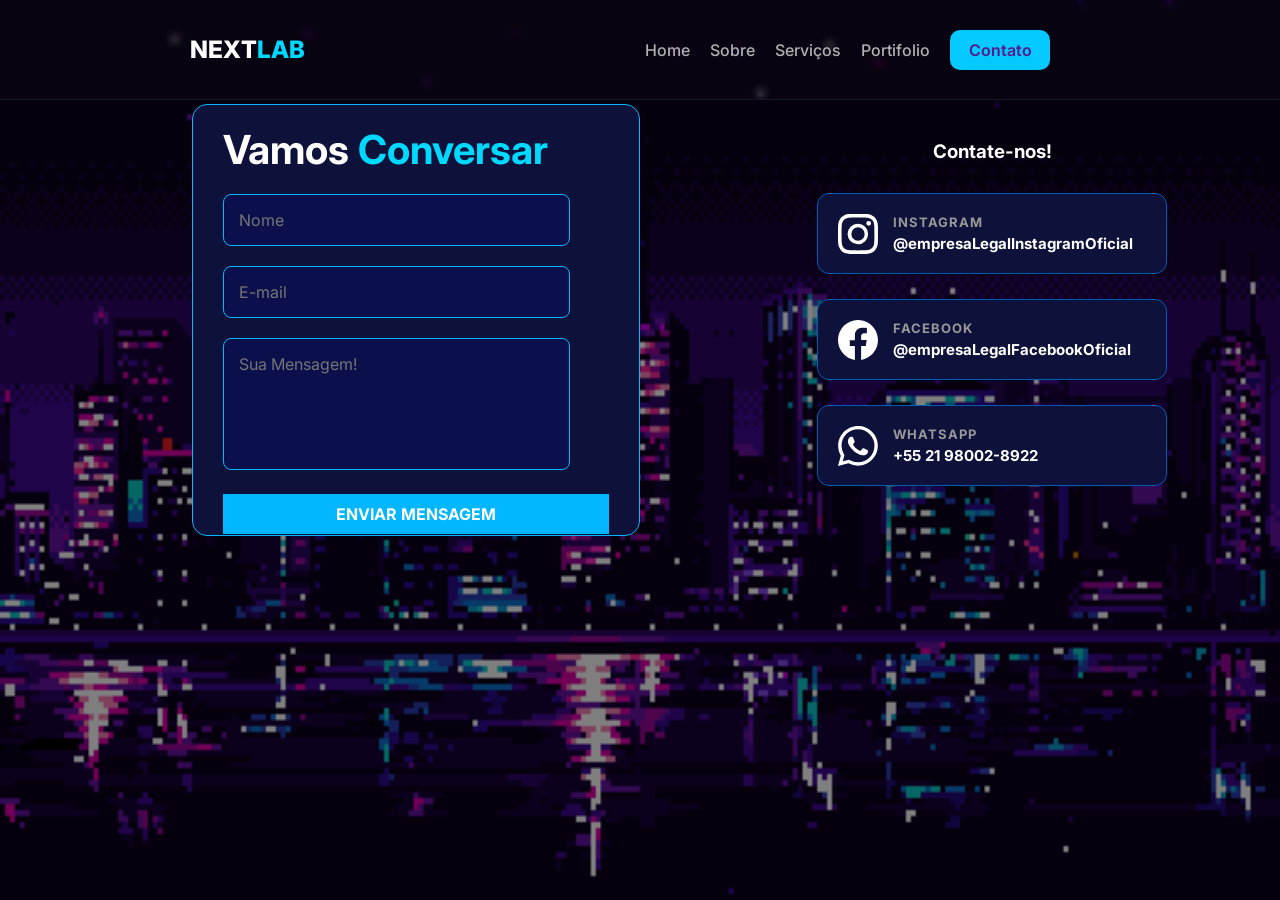
==== contato/contato.html @ d3151a2f "feat: adicao do fundo e correcao de alinhamento" ====
<!DOCTYPE html>
<html lang="en">
<head>
    <meta charset="UTF-8">
    <meta name="viewport" content="width=device-width, initial-scale=1.0">
    <link rel="stylesheet" href="../css/style.css">
    <link rel="stylesheet" href="style.css">

    <title>Document</title>
</head>

<body>

    <nav class="navbar">
        <div class="logo">
            <h1 class="titulo">NEXT<span class="subtitulo">LAB</span></h1>
        </div>
        <div class="menu">
            <ul>
                <li><a href="../index.html">Home</a></li>
                <li><a href="sobre/sobre.html">Sobre</a></li>
                <li><a href="servicos/servicos.html">Serviços</a></li>
                <li><a href="portfolio/portfolio.html">Portifolio</a></li>
                <span class="contato" style="color: black;"><a target="_blank" href="">Contato</a></span>
            </ul>
        </div>
    </nav>

    <main>

        <div class="video-container">
            <img src="assets/fundo.gif" class="gif-fundo">
        </div>

        <section class="contatoMeio">

            <section class="contatoFormu">
                <div class="cardFormu">
                    <h2>Vamos <span>Conversar</span></h2>
                    
                    <form>
                        <div class="input">
                            <input type="text" placeholder="Nome" required>
                        </div>
                        
                        <div class="input">
                            <input type="email" placeholder="E-mail" required>
                        </div>

                        <div class="input">
                            <textarea placeholder="Sua Mensagem!" rows="5"></textarea>
                        </div>

                        <button type="botao" class="btnEnviar">ENVIAR MENSAGEM</button>
                    </form>
                </div>
            </section>

            <section class="contatoTexto">

                <div class="contatoTitulo1">
                    <h1>Contate-nos!</h1>
                </div>

                <section class="redes">
                    <div class="card">
                        <div class="icon">
                            <svg xmlns="http://www.w3.org/2000/svg" width="16" height="16" fill="currentColor" class="bi bi-instagram" viewBox="0 0 16 16">
                            <path d="M8 0C5.829 0 5.556.01 4.703.048 3.85.088 3.269.222 2.76.42a3.9 3.9 0 0 0-1.417.923A3.9 3.9 0 0 0 .42 2.76C.222 3.268.087 3.85.048 4.7.01 5.555 0 5.827 0 8.001c0 2.172.01 2.444.048 3.297.04.852.174 1.433.372 1.942.205.526.478.972.923 1.417.444.445.89.719 1.416.923.51.198 1.09.333 1.942.372C5.555 15.99 5.827 16 8 16s2.444-.01 3.298-.048c.851-.04 1.434-.174 1.943-.372a3.9 3.9 0 0 0 1.416-.923c.445-.445.718-.891.923-1.417.197-.509.332-1.09.372-1.942C15.99 10.445 16 10.173 16 8s-.01-2.445-.048-3.299c-.04-.851-.175-1.433-.372-1.941a3.9 3.9 0 0 0-.923-1.417A3.9 3.9 0 0 0 13.24.42c-.51-.198-1.092-.333-1.943-.372C10.443.01 10.172 0 7.998 0zm-.717 1.442h.718c2.136 0 2.389.007 3.232.046.78.035 1.204.166 1.486.275.373.145.64.319.92.599s.453.546.598.92c.11.281.24.705.275 1.485.039.843.047 1.096.047 3.231s-.008 2.389-.047 3.232c-.035.78-.166 1.203-.275 1.485a2.5 2.5 0 0 1-.599.919c-.28.28-.546.453-.92.598-.28.11-.704.24-1.485.276-.843.038-1.096.047-3.232.047s-2.39-.009-3.233-.047c-.78-.036-1.203-.166-1.485-.276a2.5 2.5 0 0 1-.92-.598 2.5 2.5 0 0 1-.6-.92c-.109-.281-.24-.705-.275-1.485-.038-.843-.046-1.096-.046-3.233s.008-2.388.046-3.231c.036-.78.166-1.204.276-1.486.145-.373.319-.64.599-.92s.546-.453.92-.598c.282-.11.705-.24 1.485-.276.738-.034 1.024-.044 2.515-.045zm4.988 1.328a.96.96 0 1 0 0 1.92.96.96 0 0 0 0-1.92m-4.27 1.122a4.109 4.109 0 1 0 0 8.217 4.109 4.109 0 0 0 0-8.217m0 1.441a2.667 2.667 0 1 1 0 5.334 2.667 2.667 0 0 1 0-5.334"/>
                            </svg>
                        </div>

                        <div class="caixaContato">
                            <span class="textoContato">INSTAGRAM</span>

                            <a href="https://instagram.com">@empresaLegalInstagramOficial</a>

                        </div>

                    </div>

                    <div class="card">

                        <div class="icon">
                            <svg xmlns="http://www.w3.org/2000/svg" width="16" height="16" fill="currentColor" class="bi bi-facebook" viewBox="0 0 16 16">
                            <path d="M16 8.049c0-4.446-3.582-8.05-8-8.05C3.58 0-.002 3.603-.002 8.05c0 4.017 2.926 7.347 6.75 7.951v-5.625h-2.03V8.05H6.75V6.275c0-2.017 1.195-3.131 3.022-3.131.876 0 1.791.157 1.791.157v1.98h-1.009c-.993 0-1.303.621-1.303 1.258v1.51h2.218l-.354 2.326H9.25V16c3.824-.604 6.75-3.934 6.75-7.951"/>
                            </svg>
                        </div>

                        <div class="caixaContato">
                            <span class="textoContato">FACEBOOK</span>

                            <a href="https://instagram.com">@empresaLegalFacebookOficial</a>

                        </div>

                    </div>

                    <div class="card">

                        <div class="icon">
                            <svg xmlns="http://www.w3.org/2000/svg" width="16" height="16" fill="currentColor" class="bi bi-whatsapp" viewBox="0 0 16 16">
                            <path d="M13.601 2.326A7.85 7.85 0 0 0 7.994 0C3.627 0 .068 3.558.064 7.926c0 1.399.366 2.76 1.057 3.965L0 16l4.204-1.102a7.9 7.9 0 0 0 3.79.965h.004c4.368 0 7.926-3.558 7.93-7.93A7.9 7.9 0 0 0 13.6 2.326zM7.994 14.521a6.6 6.6 0 0 1-3.356-.92l-.24-.144-2.494.654.666-2.433-.156-.251a6.56 6.56 0 0 1-1.007-3.505c0-3.626 2.957-6.584 6.591-6.584a6.56 6.56 0 0 1 4.66 1.931 6.56 6.56 0 0 1 1.928 4.66c-.004 3.639-2.961 6.592-6.592 6.592m3.615-4.934c-.197-.099-1.17-.578-1.353-.646-.182-.065-.315-.099-.445.099-.133.197-.513.646-.627.775-.114.133-.232.148-.43.05-.197-.1-.836-.308-1.592-.985-.59-.525-.985-1.175-1.103-1.372-.114-.198-.011-.304.088-.403.087-.088.197-.232.296-.346.1-.114.133-.198.198-.33.065-.134.034-.248-.015-.347-.05-.099-.445-1.076-.612-1.47-.16-.389-.323-.335-.445-.34-.114-.007-.247-.007-.38-.007a.73.73 0 0 0-.529.247c-.182.198-.691.677-.691 1.654s.71 1.916.81 2.049c.098.133 1.394 2.132 3.383 2.992.47.205.84.326 1.129.418.475.152.904.129 1.246.08.38-.058 1.171-.48 1.338-.943.164-.464.164-.86.114-.943-.049-.084-.182-.133-.38-.232"/>
                            </svg>                        
                        </div>

                        <div class="caixaContato">
                            <span class="textoContato">WHATSAPP</span>

                            <a href="https://instagram.com">+55 21 98002-8922</a>

                        </div>
                    </div>
                </section>

            </section>
        </section>

    </main>

</body>
</html>
---- css/style.css ----
@import url('https://fonts.googleapis.com/css2?family=Inter:ital,opsz,wght@0,14..32,100..900;1,14..32,100..900&family=Montserrat:ital,wght@0,100..900;1,100..900&display=swap');

*{
    margin: 0;
    padding: 0;
    font-family: 'Inter', sans-serif;
    box-sizing: border-box;

}

a{
    text-decoration: none;
}

body{
    background-color: #080D1F;
    overflow-x: hidden;
}

ul{
    display: flex;
    flex-direction: row;
    align-items: center;
    justify-content: space-around;
    gap: 20px;
    padding-right: 40px;
}

li a{
    display: flex;
    text-decoration: none;
    color: #b1b1b1;
    transition: 0.5s ease-in-out;
}

li a:hover{
    color: #04C9FF;
}

main{
    display: flex;
    flex-direction: column;
    justify-content: center;
    align-items: center;
    height: 100%;
}

.main{
    display: flex;
    align-items: center;
    justify-content: center;
    height: 100vh;
    width: 100%;
    background-color: #080D1F;
    position: relative; 
    overflow: hidden; 
}

.container{
    display: flex;
    flex-direction: column;
    align-items: center;
    max-width: 1500px;
    height: 500px;
    text-size-adjust: 100%;
    position: absolute;
}

#bg-canvas {
    position: absolute;
  top: 0;
  left: 0;
  width: 100%;
  height: 100%;
  z-index: 0;
}

.titulo{
    color: white;
    font-size: 1.5rem;
    font-weight: 800;
}

.subtitulo{
    color: #00D9FF;
    font-weight: 800;
}

.cor{
    color: #00D9FF;
}

.navbar{
    display: flex;
    justify-content: space-around;
    width: 100%;
    height: 100px;
    position: fixed;
    background: rgba(255, 255, 255, 0.01);
    backdrop-filter: blur(4px);
    align-items: center;
    padding: 20px;
    border-bottom: 1px solid #15182B;
    z-index: 1;
    
}

.menu{
    display: flex;
    flex-direction: row;
    justify-content: space-between;
    align-items: center;
    position: relative;
    overflow: hidden;
    height: 60px;
}


.contato{
    display: flex;
    color: #080D1F; 
    font-weight: 600;
    width: 100px;
    height: 40px;
    justify-content: center;
    align-items: center;
    text-decoration: none;
    border-radius: 10px;
    background-color: #04C9FF;
    transition: ease-in-out 0.5s;
}



.contato:hover{
    background-color: #37d1fc ;
    box-shadow: 0 0 10px #04C9FF;
    border: solid 2px #04C9FF;
}

li{
    display: flex;
    gap: 10px;
    font-weight: 500;
}

.botoes{
    display: flex;
    flex-direction: row;
    gap: 20px;
}

.p1{
    color: #00D9FF;
    font-weight: 700;
    letter-spacing: 4px;
    margin-top: 50px;
    backdrop-filter: blur(10px);
    border: solid 0.5px #15182B;
    border-radius: 10px;
    padding: 10px;

}

.msg{
    display: flex;
    font-size: 3rem;
    height: 15rem;
    align-items: center;
    justify-content: center;
    text-align: center;
    color: white;
    text-shadow: 10px 5px 5px rgba(0, 0, 0, 0.6);
    
    
}

.msg h2{
    font-weight: 700;
}

.software{
    color: #00D9FF;
}

.p2{
    color: #7c8bad;
    font-weight: 900;
    font-size: 1.2rem;
    align-items: center;
    justify-content: center;
    text-align: center;
    margin-top: 20px;
    width: 1300px;
    backdrop-filter: blur(10px);
    border: solid 0.5px #15182B;
    border-radius: 10px;
    padding: 10px;
    transition: 0.5s ease-in-out;
     
}

.p2:hover{
    box-shadow: 0 0 15px #04C9FF;

}

.botoes{
    display: flex;
    flex-direction: row;
    height: 60px;
    width: 420px;
    margin-top: 30px;
    justify-content: center;
}

.bt1{
    display: flex;
    justify-content: center;
    align-items: center;
    padding: 20px;
    background-color: #00D9FF;
    border-radius: 10px;
    color: #080D1F;
    font-weight: 800;
    text-decoration: none;
    transition: 0.5s ease-in-out;
}

.bt1:hover{
    background-color: #37d1fc ;
    box-shadow: 0 0 15px #04C9FF;
}

.bt2{
    display: flex;
    justify-content: center;
    align-items: center;
    padding: 10px 25px 10px 25px;
    border: solid 1px gray;
    border-radius: 10px;
    text-decoration: none;
    color: white;
    transition: 0.5s ease-in-out;
    backdrop-filter: blur(10px);

}

.bt2:hover{
    color: #04C9FF;
    border: solid 1px #04C9FF;
    box-shadow: 0 0 15px #04C9FF;
}

.tec{
   width: 100%;
   flex-direction: row;
   background-color: #060A19;
   align-content: center;
   justify-content: center;
}

.cont{
    display: flex;
    align-items: center;
    padding: 40px 150px 40px 150px;
    justify-content: space-between;
    text-align: center;
    
}

.item-tec{
    display: flex;
    color: rgb(97, 97, 97);
    font-weight: 1000;
    font-size: 1.2em;
   
    
}

.main2{
    display: flex;
    flex-direction: column;
    align-items: center;
    min-height: 100vh;
    height: auto;
    width: 100%;
    
    
}

.container2{
    display: flex;
    color: white;
    min-height: 700px;
    height: auto;
    width: 100%;
    align-items: center;
    text-align: center;
    flex-direction: column;
    justify-content: center;
    padding: 80px;
    box-sizing: border-box;

    
}

.container2 h2{
    font-size: 3rem;
    font-weight: 800;

}

.container2 p{
    font-size: 1.3rem;
    font-weight: 500;
    color: #80838D;
    margin-top: 10px;
    
}

.caixas{
    display: flex;
    flex-direction: row;
    width: 95%;
    height: 200px;
    justify-content: center;
    margin-top: 40px;

}

.cx{
    display: flex;
    flex-direction: column;
    justify-content: space-evenly;
    width: 350px;
    height: 100%;
    border: solid #10293D 1px;
    border-radius: 10px;
    background-color: #121628;
    margin: 15px;
    padding: 30px;
    position: relative;
    transition: 0.3s ease-in-out;

}


.linha1{
    display: flex;
    font-size: 1.7rem;
    color: #00D9FF;
    font-weight: 300;
}

.linha2{
    display: flex;
    font-size: 1.5rem;
    font-weight: 600;
}

.cx p{
    display: flex;
    font-size: 1rem;
    text-align: left;
}

.cx:hover{
    box-shadow: #00D9FF 0px 0px 15px;
    transform: translateY(-10px);
    border: solid 1px #00D9FF;
}

.container3{
    display: flex;
    width: 100%;
    min-height: 400px;
    height: auto;
    padding: 40px 0;
    align-items: center;
    justify-content: space-between;
    flex-direction: row;
    background-color: #050B18;
}

.analitcs{
    display: flex;
    justify-content: center;
    align-items: center;
    flex-direction: row;
    text-align: center;
    width: 100%;
    height: auto;
    padding: 20px 0;    
}

.cx2{
    display: flex;
    flex-direction: column;
    justify-content: space-evenly;
    width: 350px;
    height: 200px;
    border: solid #10293D 1px;
    border-radius: 10px;
    background-color: #121628;
    margin: 10px;
    padding: 30px;
    position: relative;
    transition: 0.3s ease-in-out;

}

.cx2:hover{
     box-shadow: #00D9FF 0px 0px 15px;
    transform: translateY(-10px);
    border: solid 1px #00D9FF;
}

.cx2 h2{
    font-size: 4rem;
    color: white;
    font-weight: 800;
}

.cx2 p{
    font-size: 0.9rem;
    font-weight: 900;

    color: #00D9FF;
}

.main3{
     display: flex;
    flex-direction: column;
    align-items: center;

    min-height: 100vh;
    height: auto;
    width: 100%;

}

.txt{
    display: flex;
    height: 80px;
    width: 700px;
    align-items: center;
    justify-content: center;
    color: white;
    font-size: 2rem;
    margin-top: 80px;
}

.clientes{
    display: flex;
    height: 250px;
    width: 80%;
    
    align-items: center;
    justify-content: center;
    margin: 50px;

}

.cl{
    display: flex;
    flex-direction: column;
    align-items: center;
    font-weight: 800;
    justify-content: center;
    width: 560px;
    height: 190px;
    border: solid #10293D 1px;
    margin: 10px;
    border-radius: 10px;
    padding: 30px;
    color: #95989c;
    background-color: #121628;
    transition: 0.3s ease-in-out;

}

.txt-cl{
    display: flex;
    font-size: 1rem;
}

.cl:hover{
    box-shadow: #00D9FF 0px 0px 15px;
    transform: translateY(-10px);
    border: solid 1px #00D9FF;
}

.clnt{
    display: flex;
    height: 60px;
    width: 300px;
    flex-direction: row;
    padding: 10px;
    align-items: center;
    margin-top: 20px;
    margin-right: 250px;
    
    
}

.img-cl{
    display: flex;
    height: 50px;
    width: 50px;
    margin-right: 15px;
    border: solid 1px #00D9FF;
    border-radius: 50%;
}

.nome{
    color: white;
    font-weight: 800;
}

.nome p{
    color: gray;
    font-size: 1rem;
}
.email{
    margin-top: 100px;
    display: flex;
    height: 350px;
    width: 62%;
    align-items: center;
    flex-direction: column;
    border: solid #10293D 1px;
    border-radius: 10px;
    padding: 20px;
    background-color: #121628;
    transition: 0.3s ease-in-out;
}

.email:hover{
    box-shadow: #00D9FF 0px 0px 15px;
    transform: translateY(-10px);
    border: solid 1px #00D9FF;
}

.email h2{
    font-size: 3rem;
    color: white;
    margin: 20px;
}

.email p{
    color: gray;
    font-size: 1.2rem;
    font-weight: 800;
}
    
.imput{
    display: flex;
    width: 90%;
    height: 50px;
    margin-top: 50px;
    justify-content: center;
    gap: 10px;
}

.campo{
    display: flex;
    width: 100%;
    background-color: #1D2232;
    border-radius: 10px;
    border: solid #10293D 1px;
    align-items: center;
    justify-content: center;
    padding-left: 20px;
}
input:focus {
  border-color: #00ffff;
  box-shadow: 0 0 12px #00ffff;
}

.botao-assinar{
    display: flex;
    justify-content: center;
    align-items: center;
    background-color: #04C9FF;
    padding: 10px 15px 10px 15px;
    border-radius: 10px;
    transition: 0.5s ease-in-out;
    border: 0;
    width: 200px;
    font-weight: 800;
    transition: 0.3s ease-in-out;
    cursor: pointer;
}
.botao-assinar:hover{
   box-shadow: #00D9FF 0px 0px 15px;
   border: solid 1px #00D9FF;
}
.footer{
    display: flex;
    flex-direction: row;
    align-items: center;
    justify-content: space-between;
    width: 100%;
    height: 100px;
    background-color: #050B18;
    border-top: solid #10293D 1px;
    margin-top: 100px;
}
.cont-foot{
    display: flex;
    flex-direction: row;
    align-items: center;
    justify-content: space-around;
    width: 100%;
    height: 100px;
}

.menu-footer{
    display: flex;
    gap: 20px;
}
.menu-footer a{
    text-decoration: none;
    color: gray;
    font-weight: 800;
    transition: 0.3s ease-in-out;
}
.saud{
    color: gray;
}
.menu-footer a:hover{
    color: #00D9FF;
}

@media (max-width: 1024px) {
    .p2 { width: 90%; }
    .caixas { flex-direction: column; height: auto; align-items: center; }
    .cx { width: 80%; }
    .analitcs { flex-direction: column; height: auto; }
    .cx2 { width: 80%; }
    .clientes { flex-direction: column; height: auto; }
    .cl { width: 80%; height: auto; }
    .clnt { margin-right: 0; }
    .email { width: 85%; }
    .cont { padding: 40px; flex-wrap: wrap; gap: 20px; }
    .txt { width: 90%; font-size: 1.5rem; }
    .container{gap: 30px;}
    .contato{width: 70px; height: 30px; font-size: 0.7rem;}
}

@media (max-width: 768px) {

    .navbar { justify-content: space-between; padding: 10px 15px; }
    .menu { margin-right: 20px;}
    .menu ul { gap: 6px; padding-right: 5px; }
    .menu li { display: flex; }
    .menu li a { font-size: 0.68rem; }
    .contato {font-size: 0.7rem;}

    .msg { font-size: 1.8rem; height: auto; padding: 20px 0; }
    .p1 { font-size: 0.65rem; text-align: center; }
    .p2 { width: 90%; font-size: 1rem; }
    .botoes { flex-direction: column; width: 90%; height: auto; align-items: center; }
    .bt1, .bt2 { width: 100%; justify-content: center; }
    .container { width: 90%; height: auto; gap: 15px; }

    .cont {
        display: grid;
        grid-template-columns: repeat(3, 1fr);
        padding: 20px;
        gap: 15px;
        text-align: center;
    }
    .item-tec { justify-content: center; font-size: 0.9rem; }

    .main2 { height: auto; padding-bottom: 40px; }
    .container2 { height: auto; padding: 40px 20px; }
    .container2 h2 { font-size: 2rem; }
    .container3 { height: auto; padding: 20px 0; overflow: hidden; }
    .main3 { height: auto; padding-bottom: 60px; }

    .analitcs { flex-direction: column; height: auto; padding: 10px; width: 100%; box-sizing: border-box; }
    .cx2 { width: calc(100% - 24px); margin: 8px auto; box-sizing: border-box; }
    .cx2 h2 { font-size: 2.5rem; }

    .clientes { flex-direction: column; height: auto; }
    .cl { width: 90%; font-size: 1rem; height: auto; box-sizing: border-box; }
    .clnt { margin-right: 0; width: 100%; }
    .txt { width: 90%; font-size: 1.5rem; }

    .email {
        width: 90%;
        height: 350px;
        margin-top: 40px;
        padding: 25px 20px;
        box-sizing: border-box;
        overflow: hidden;
    }
    .email h2 { font-size: 2rem; }

    .email p { font-size: 1rem; }

    .imput {
        flex-direction: column;
        height: auto;
        gap: 10px;
        width: 100%;
        box-sizing: border-box;
        padding: 0;
        margin-top: 20px;
    }

    .campo {
        height: 50px;
        color: white;
        font-size: 1rem;
        width: 100%;
        box-sizing: border-box;
        min-width: 0;
    }

    .botao-assinar {
        width: 100%;
        height: 50px;
        box-sizing: border-box;
        min-width: 0;
    }

    .cont-foot { flex-direction: column; height: auto; gap: 15px; padding: 20px; text-align: center; }
    .menu-footer { justify-content: center; }
    .footer{padding-top: 30px;}
}

@media (max-width: 430px) {

    .navbar { padding: 10px 8px;}
    .menu { margin-right: 20px;}
    .menu ul { gap: 4px; padding-right: 2px; }
    .menu li { display: flex; }
    .menu li a { font-size: 0.58rem; }
    .contato { padding: 5px 7px; }
    

    .msg { font-size: 1.6rem; }
    .p1 { font-size: 0.6rem; }
    .p2 { font-size: 0.95rem; width: 95%; }

    .cont { grid-template-columns: repeat(2, 1fr); padding: 15px; gap: 10px; }
    .item-tec { font-size: 0.8rem; }

    .cx2 { width: calc(100% - 24px); }

    .email { width: 95%; padding: 20px 15px; height: 350px;}
    .email h2 { font-size: 1.6rem; }
    .campo { width: 100%; box-sizing: border-box; }
    .botao-assinar { width: 100%; box-sizing: border-box; }

    .footer{padding-top: 30px;}
}
---- contato/style.css ----
.video-container {
    position: fixed; /* Fixa o vídeo no fundo da tela */
    top: 0;
    left: 0;
    width: 100%;
    height: 100%;
    z-index: -1; /* Coloca o vídeo atrás de todo o conteúdo */
    overflow: hidden;
}

#meuVideo, .gif-fundo {
    width: 100%;
    height: 100%;
    object-fit: fill; /* Faz o vídeo cobrir a tela como um papel de parede */
}

/* Opcional: Filtro escuro para o vídeo não atrapalhar a leitura do texto */
.video-container::after {
    content: '';
    position: absolute;
    top: 0;
    left: 0;
    width: 100%;
    height: 100%;
    background: rgba(0, 0, 0, 0.5); /* Camada preta com 50% de transparência */
}

.contatoMeio {
    display: grid; 

    grid-template-columns: 50% 5% 45%;
    grid-template-rows: 30rem;

    width: 100dvw;

    margin-top: 5rem;

}

/* FORMULARIO  */

.contatoFormu {
    grid-column: 1 / 2;
    grid-row: 1 / 3; 

    display: flex;

    justify-content: center;
    align-items: center;

    padding-left: 30%;

}

.cardFormu {
    width: 100%;
    height: 90%;

    justify-content: start;
    align-items: start;

    padding: 30px;
    padding-top: 20px;

    background-color: #0e1139;
    border: 1px solid #02b7ff;
    border-radius: 15px;
}

.cardFormu h2 {
    color: rgb(255, 255, 255);
    font-size: 2.5rem;
    margin-bottom: 20px;
}

.cardFormu h2 span {
    color: #00D9FF;
}

/* AREA DE ESCRITA */

.input {
    margin-bottom: 20px;
}

.cardFormu input {
    width: 90%;
    background-color: #0b104d;
    border: 1px solid #02b7ff;
    border-radius: 8px;
    padding: 15px;
    color: white;
    font-size: 1rem;
    outline: none;
    transition: border-color 0.3s;
}

.cardFormu textarea {
    min-width: 90%;
    min-height: 130px;

    background-color: #0b104d;

    border: 1px solid #02b7ff;
    border-radius: 8px;

    padding: 15px;

    color: white;
    font-size: 1rem;

    resize: none;
    
    transition: border-color 0.3s;
}

.btnEnviar {
    width: 100%;
    height: 40px;

    font-size: 1rem;
    font-weight: bold;

    background-color: #02b7ff;
    color: white;
    border: none;
}


/* Texto (parte direita) */

/* CORPO GERAL */

.redes {
    display: flex;
    flex-direction: column;
    justify-content: space-around;
}

.redes a {
    align-self: flex-start;
    text-decoration: none;

    color: white;
    font-weight: bold;
    font-size: 15px;
}

.contatoTitulo1 {
    text-align: center;
    padding: 30px;
    transition: all 0.3s ease;
}

/* CARDS DE TEXTO */

.contatoTexto {
    grid-column: 3 / 4;

    display: flex;
    flex-direction: column;
    align-items: center;

    margin-top: 30px;
    color: white;
}

.caixaContato {
    display: flex;
    flex-direction: column;
    justify-content: center;
    text-align: left;

    padding: 10px;
    border-radius: 8px;
}

.textoContato {
    font-size: 13px;
    font-weight: bold;
    color: #999;
    letter-spacing: 1px;
    margin-bottom: 4px;
}

.card {
    display: flex;
    flex-direction: row;
    align-items: center;
    
    background-color: rgb(14, 17, 57);
    border: 1px solid #005bb5;
    border-radius: 12px;
    
    padding: 10px;
    padding-left: 20px;
    gap: 5px;
    margin-bottom: 25px;
    width: 350px;
    
    transition: all 0.3s ease;
    cursor: pointer;
}

.icon {
    display: flex;
    justify-content: center;
    align-items: center;
}

/* HOVERS */

.contatoTitulo1:hover{
    transform: scale(1.05);
    color: #00D9FF; 
}

.card:hover {
    border-color: #00D9FF;
    background-color: rgb(25, 30, 100);
    transform: scale(1.05);
}

.card:hover a {
    transform: scale(5px);
    color: #00D9FF; 
}

.icon svg{
    height: 40px;
    width: 40px;
}
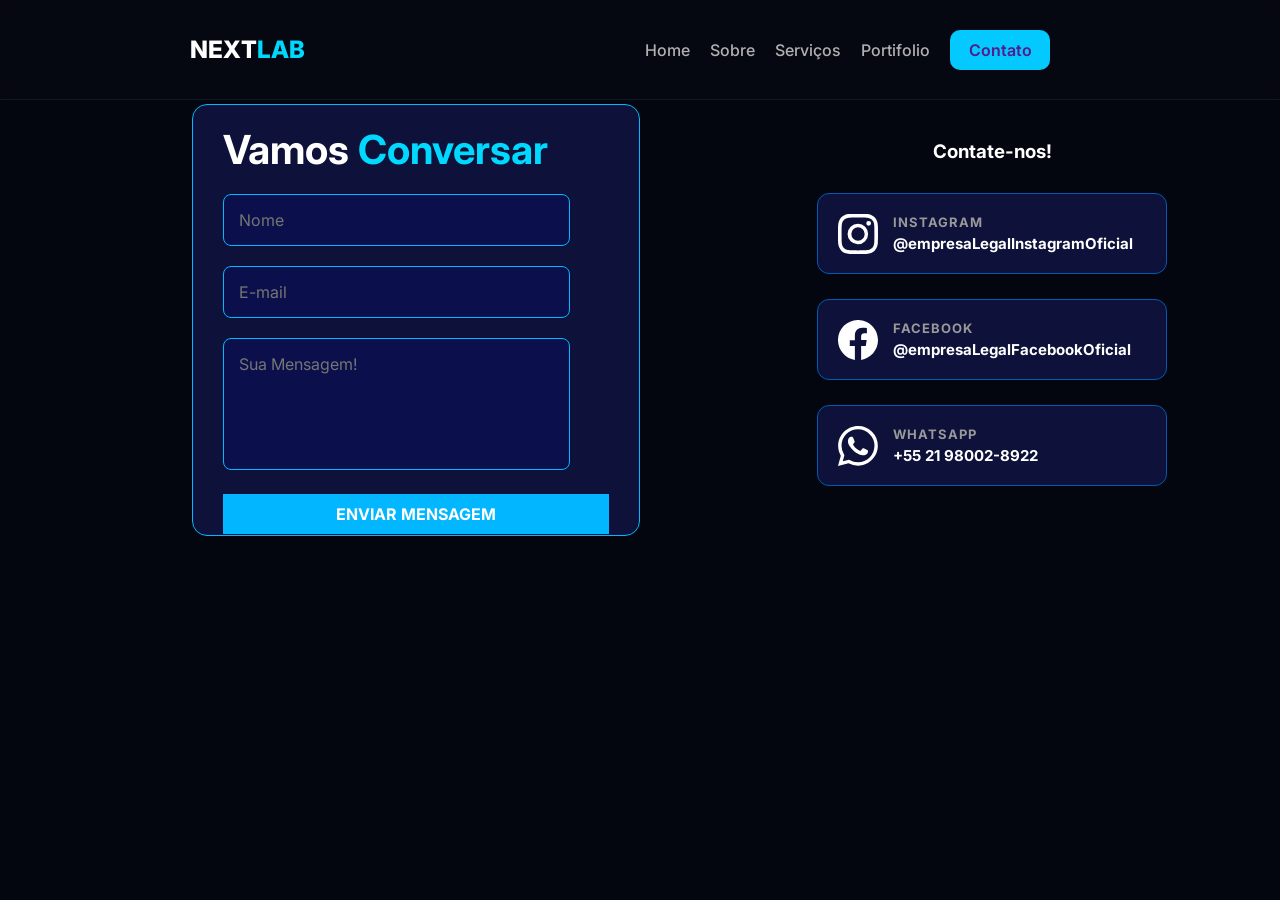
==== commit ed928bf3: "feat: adicao de plano de fundo final" ====
--- a/contato/contato.html
+++ b/contato/contato.html
@@ -29,7 +29,9 @@
     <main>
 
         <div class="video-container">
-            <img src="assets/fundo.gif" class="gif-fundo">
+            <video autoplay muted loop playsinline class="meuVideo">
+                <source src="assets/fundo.mp4" type="video/mp4">
+            </video>
         </div>
 
         <section class="contatoMeio">
--- a/contato/style.css
+++ b/contato/style.css
@@ -8,7 +8,7 @@
     overflow: hidden;
 }
 
-#meuVideo, .gif-fundo {
+.meuVideo{
     width: 100%;
     height: 100%;
     object-fit: fill; /* Faz o vídeo cobrir a tela como um papel de parede */
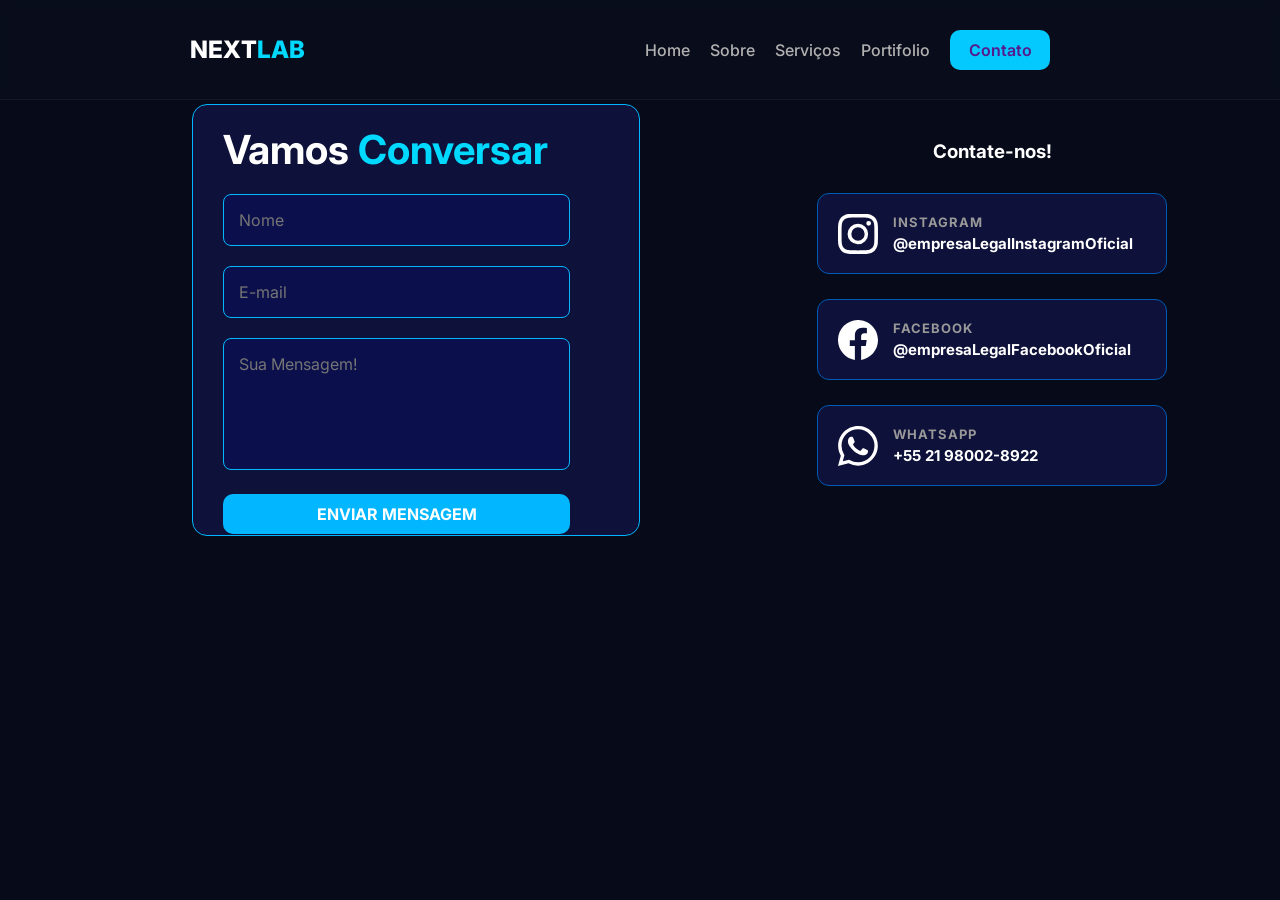
==== commit 502e66d9: "feat: adaptações finais e preparação para junção com outras páginas" ====
--- a/contato/contato.html
+++ b/contato/contato.html
@@ -28,9 +28,9 @@
 
     <main>
 
-        <div class="video-container">
-            <video autoplay muted loop playsinline class="meuVideo">
-                <source src="assets/fundo.mp4" type="video/mp4">
+        <div class="contatoVideo">
+            <video autoplay muted loop playsinline class="fundoVideo">
+                <source src="assets/fundoOtimizado.mp4" type="video/mp4">
             </video>
         </div>
 
@@ -50,10 +50,10 @@
                         </div>
 
                         <div class="input">
-                            <textarea placeholder="Sua Mensagem!" rows="5"></textarea>
+                            <textarea placeholder="Sua Mensagem!" rows="5" required></textarea>
                         </div>
 
-                        <button type="botao" class="btnEnviar">ENVIAR MENSAGEM</button>
+                        <button type="submit" class="btnEnviar">ENVIAR MENSAGEM</button>
                     </form>
                 </div>
             </section>
@@ -75,7 +75,7 @@
                         <div class="caixaContato">
                             <span class="textoContato">INSTAGRAM</span>
 
-                            <a href="https://instagram.com">@empresaLegalInstagramOficial</a>
+                            <a href="https://instagram.com" target="_blank">@empresaLegalInstagramOficial</a>
 
                         </div>
 
@@ -92,7 +92,7 @@
                         <div class="caixaContato">
                             <span class="textoContato">FACEBOOK</span>
 
-                            <a href="https://instagram.com">@empresaLegalFacebookOficial</a>
+                            <a href="https:www.facebook.com" target="_blank">@empresaLegalFacebookOficial</a>
 
                         </div>
 
@@ -109,7 +109,7 @@
                         <div class="caixaContato">
                             <span class="textoContato">WHATSAPP</span>
 
-                            <a href="https://instagram.com">+55 21 98002-8922</a>
+                            <a href="https://web.whatsapp.com" target="_blank">+55 21 98002-8922</a>
 
                         </div>
                     </div>
--- a/contato/style.css
+++ b/contato/style.css
@@ -1,28 +1,30 @@
-.video-container {
-    position: fixed; /* Fixa o vídeo no fundo da tela */
+.contatoVideo {
+    position: fixed;
     top: 0;
     left: 0;
     width: 100%;
     height: 100%;
-    z-index: -1; /* Coloca o vídeo atrás de todo o conteúdo */
+    z-index: -1;
     overflow: hidden;
 }
 
-.meuVideo{
+.fundoVideo{
     width: 100%;
     height: 100%;
-    object-fit: fill; /* Faz o vídeo cobrir a tela como um papel de parede */
-}
-
-/* Opcional: Filtro escuro para o vídeo não atrapalhar a leitura do texto */
-.video-container::after {
+    object-fit: fill;
+}
+
+
+.contatoVideo::after {
     content: '';
-    position: absolute;
+
     top: 0;
     left: 0;
     width: 100%;
     height: 100%;
-    background: rgba(0, 0, 0, 0.5); /* Camada preta com 50% de transparência */
+    position: absolute;
+
+    background: #00000030;
 }
 
 .contatoMeio {
@@ -115,7 +117,7 @@
 }
 
 .btnEnviar {
-    width: 100%;
+    width: 90%;
     height: 40px;
 
     font-size: 1rem;
@@ -124,6 +126,18 @@
     background-color: #02b7ff;
     color: white;
     border: none;
+    border-radius: 10px;
+}
+
+.cardFormu button {
+    align-self: center;
+    justify-content: center;
+    transition: all 0.3s;
+}
+
+.cardFormu button:hover{
+    transform: scale(1.02);
+    box-shadow: 0 0 10px #04C9FF;
 }
 
 
@@ -140,6 +154,7 @@
 .redes a {
     align-self: flex-start;
     text-decoration: none;
+    
 
     color: white;
     font-weight: bold;
@@ -219,6 +234,7 @@
     border-color: #00D9FF;
     background-color: rgb(25, 30, 100);
     transform: scale(1.05);
+    box-shadow: 0 0 10px #04C9FF;
 }
 
 .card:hover a {
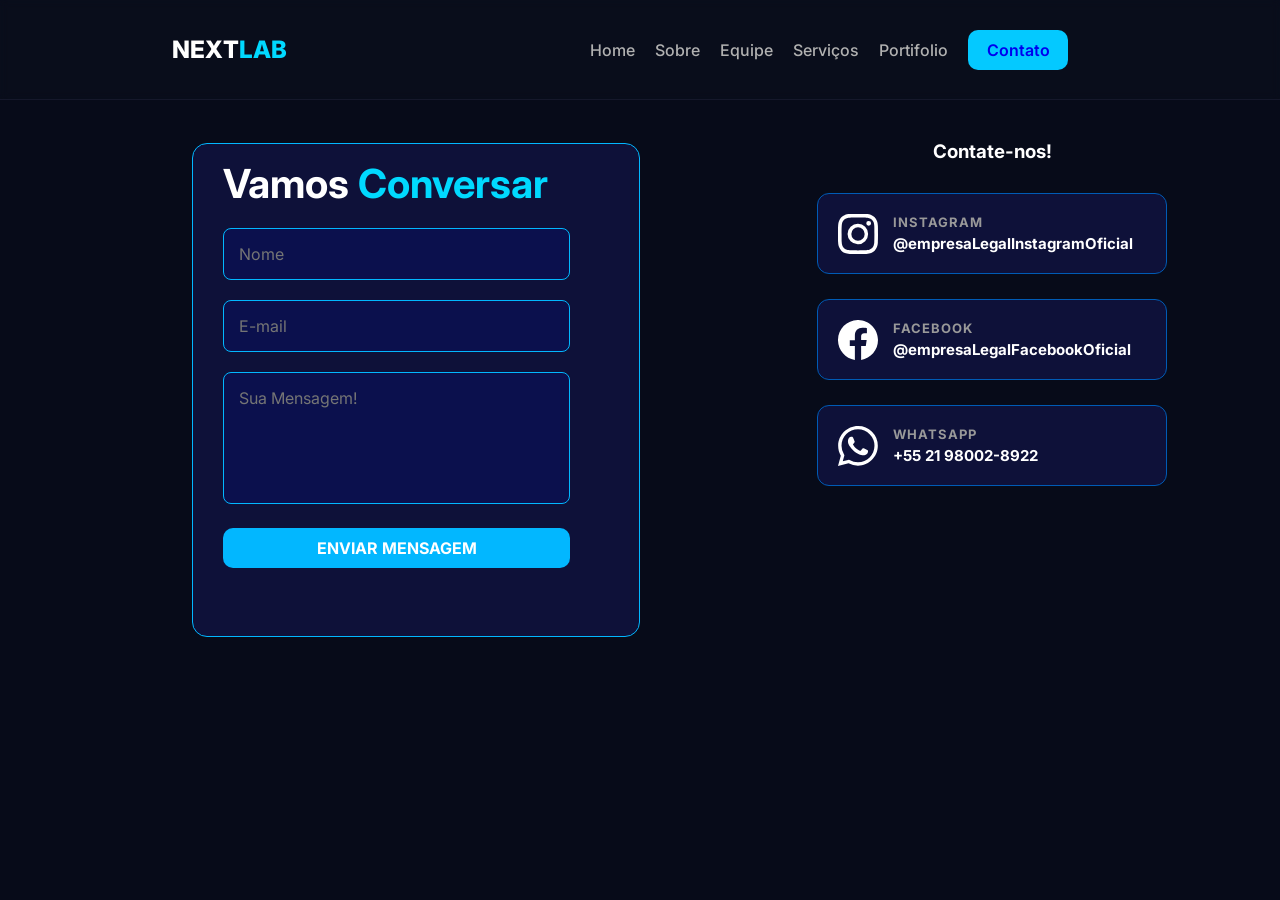
==== commit 2d585046: "feat: adicionado navegacao entre a pagina contato e as demais paginas" ====
--- a/contato/contato.html
+++ b/contato/contato.html
@@ -11,21 +11,22 @@
 
 <body>
 
-    <nav class="navbar">
+     <nav class="navbar">
         <div class="logo">
-            <h1 class="titulo">NEXT<span class="subtitulo">LAB</span></h1>
+            <h1><a href="/index.html" class="titulo">NEXT<span class="subtitulo">LAB</span></a></h1>
         </div>
         <div class="menu">
             <ul>
                 <li><a href="../index.html">Home</a></li>
-                <li><a href="sobre/sobre.html">Sobre</a></li>
-                <li><a href="servicos/servicos.html">Serviços</a></li>
-                <li><a href="portfolio/portfolio.html">Portifolio</a></li>
-                <span class="contato" style="color: black;"><a target="_blank" href="">Contato</a></span>
+                <li><a href="/sobre/sobre.html">Sobre</a></li>
+                <li><a href="/equipe/equipe.html">Equipe</a></li>
+                <li><a href="/servicos/servicos.html">Serviços</a></li>
+                <li><a href="/portfolio/portfolio.html">Portifolio</a></li>
+                <span class="contato" style="color: black;"><a href="/contato/contato.html">Contato</a></span>
             </ul>
         </div>
     </nav>
-
+    
     <main>
 
         <div class="contatoVideo">
--- a/contato/style.css
+++ b/contato/style.css
@@ -1,3 +1,5 @@
+/* ----- VIDEO DE FUNDO ----- */
+
 .contatoVideo {
     position: fixed;
     top: 0;
@@ -27,6 +29,8 @@
     background: #00000030;
 }
 
+/* ----- PAI DA SEPARAÇÃO DO BLOCO CENTRAL ----- */
+
 .contatoMeio {
     display: grid; 
 
@@ -39,7 +43,8 @@
 
 }
 
-/* FORMULARIO  */
+/* ----- PAI DO FORMULARIO DA PARTE CENTRAL (ESQUERDA) ----- */
+
 
 .contatoFormu {
     grid-column: 1 / 2;
@@ -58,16 +63,22 @@
     width: 100%;
     height: 90%;
 
-    justify-content: start;
-    align-items: start;
+    justify-content: center;
+    align-items: center;
+
+    margin-top: 8dvh;
 
     padding: 30px;
-    padding-top: 20px;
+    padding-bottom: 50px;
+    padding-top: 15px;
 
     background-color: #0e1139;
     border: 1px solid #02b7ff;
     border-radius: 15px;
 }
+
+/* ----- TEXTO SUPERIOR ----- */
+
 
 .cardFormu h2 {
     color: rgb(255, 255, 255);
@@ -79,7 +90,8 @@
     color: #00D9FF;
 }
 
-/* AREA DE ESCRITA */
+/* ----- PARTE DE ESCRITA DO FORMULARIO ----- */
+
 
 .input {
     margin-bottom: 20px;
@@ -116,6 +128,9 @@
     transition: border-color 0.3s;
 }
 
+/* ----- PARTE DE PERSONALIZAÇÃO DO BOTÃO ENVIAR ----- */
+
+
 .btnEnviar {
     width: 90%;
     height: 40px;
@@ -141,44 +156,101 @@
 }
 
 
-/* Texto (parte direita) */
-
-/* CORPO GERAL */
-
-.redes {
+/* ----- PARTE DIREITA (CARDS DAS REDES SOCIAIS)----- */
+
+
+/* ----- AREA DOS CARDS DAS REDES SOCIAIS ----- */
+
+.contatoTexto {
+    grid-column: 3 / 4;
+
     display: flex;
     flex-direction: column;
-    justify-content: space-around;
-}
-
-.redes a {
-    align-self: flex-start;
-    text-decoration: none;
-    
-
-    color: white;
-    font-weight: bold;
-    font-size: 15px;
-}
+    align-items: center;
+
+    margin-top: 30px;
+}
+
+/* ----- TITULO ACIMA DOS CARDS ----- */
 
 .contatoTitulo1 {
     text-align: center;
     padding: 30px;
     transition: all 0.3s ease;
-}
-
-/* CARDS DE TEXTO */
-
-.contatoTexto {
-    grid-column: 3 / 4;
-
+    color: white;
+}
+
+.contatoTitulo1:hover{
+    transform: scale(1.05);
+    color: #00D9FF; 
+}
+
+/* ----- PAI DOS CARDS ----- */
+
+.redes {
     display: flex;
     flex-direction: column;
-    align-items: center;
-
-    margin-top: 30px;
-    color: white;
-}
+    justify-content: space-around;
+}
+
+.redes a {
+    align-self: flex-start;
+    text-decoration: none;
+    
+
+    color: white;
+    font-weight: bold;
+    font-size: 15px;
+}
+
+/* ----- BLOCO CARDS ----- */
+
+.card {
+    display: flex;
+    flex-direction: row;
+    align-items: center;
+    
+    background-color: rgb(14, 17, 57);
+    border: 1px solid #005bb5;
+    border-radius: 12px;
+    
+    padding: 10px;
+    padding-left: 20px;
+    gap: 5px;
+    margin-bottom: 25px;
+    width: 350px;
+    
+    transition: all 0.3s ease;
+    cursor: pointer;
+}
+
+.card:hover {
+    border-color: #00D9FF;
+    background-color: rgb(25, 30, 100);
+    transform: scale(1.05);
+    box-shadow: 0 0 10px #04C9FF;
+}
+
+.card:hover a {
+    transform: scale(5px);
+    color: #00D9FF; 
+}
+
+/* ----- ICONES DOS CARDS (BOOTSTRAP (SVG)) ----- */
+
+.icon {
+    display: flex;
+    justify-content: center;
+    align-items: center;
+    color: white;
+}
+
+.icon svg{
+    height: 40px;
+    width: 40px;
+}
+
+/* ----- PERSONALIZAÇÃO DO POSICIONAMENTO DOS TEXTOS DOS CARDS ----- */
 
 .caixaContato {
     display: flex;
@@ -198,52 +270,8 @@
     margin-bottom: 4px;
 }
 
-.card {
-    display: flex;
-    flex-direction: row;
-    align-items: center;
-    
-    background-color: rgb(14, 17, 57);
-    border: 1px solid #005bb5;
-    border-radius: 12px;
-    
-    padding: 10px;
-    padding-left: 20px;
-    gap: 5px;
-    margin-bottom: 25px;
-    width: 350px;
-    
-    transition: all 0.3s ease;
-    cursor: pointer;
-}
-
-.icon {
-    display: flex;
-    justify-content: center;
-    align-items: center;
-}
-
-/* HOVERS */
-
-.contatoTitulo1:hover{
-    transform: scale(1.05);
-    color: #00D9FF; 
-}
-
-.card:hover {
-    border-color: #00D9FF;
-    background-color: rgb(25, 30, 100);
-    transform: scale(1.05);
-    box-shadow: 0 0 10px #04C9FF;
-}
-
-.card:hover a {
-    transform: scale(5px);
-    color: #00D9FF; 
-}
-
-.icon svg{
-    height: 40px;
-    width: 40px;
-}
-
+/* ----- A PERSONALIZAÇÃO DOS LINKS ESTÁ DENTRO DE: redes a ----- */
+
+
+
+
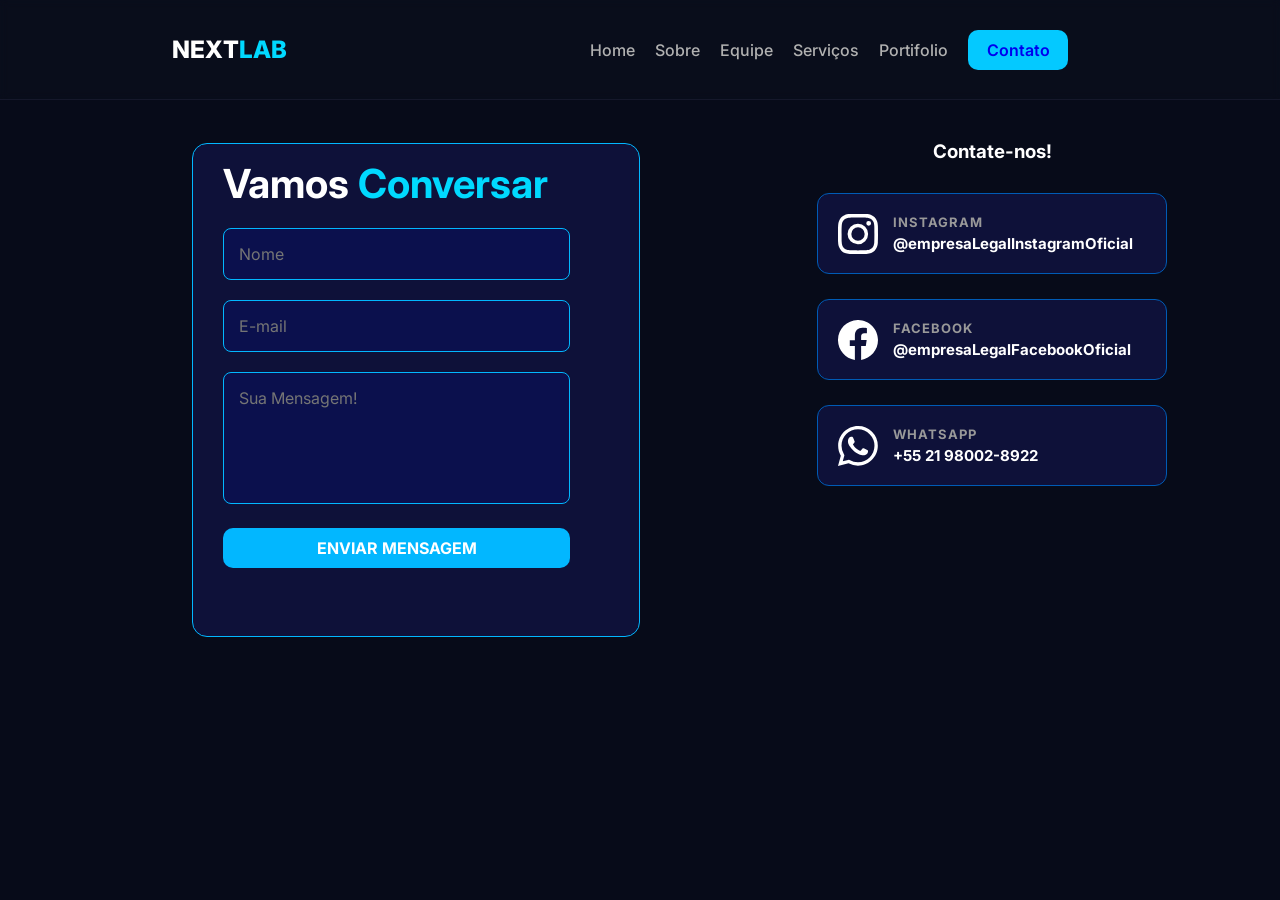
==== commit bdf0bf54: "feat: padronizacao do nome do css" ====
--- a/contato/contato.html
+++ b/contato/contato.html
@@ -4,7 +4,7 @@
     <meta charset="UTF-8">
     <meta name="viewport" content="width=device-width, initial-scale=1.0">
     <link rel="stylesheet" href="../css/style.css">
-    <link rel="stylesheet" href="style.css">
+    <link rel="stylesheet" href="contato.css">
 
     <title>Document</title>
 </head>
--- a/contato/contato.css
+++ b/contato/contato.css
@@ -0,0 +1,277 @@
+/* ----- VIDEO DE FUNDO ----- */
+
+.contatoVideo {
+    position: fixed;
+    top: 0;
+    left: 0;
+    width: 100%;
+    height: 100%;
+    z-index: -1;
+    overflow: hidden;
+}
+
+.fundoVideo{
+    width: 100%;
+    height: 100%;
+    object-fit: fill;
+}
+
+
+.contatoVideo::after {
+    content: '';
+
+    top: 0;
+    left: 0;
+    width: 100%;
+    height: 100%;
+    position: absolute;
+
+    background: #00000030;
+}
+
+/* ----- PAI DA SEPARAÇÃO DO BLOCO CENTRAL ----- */
+
+.contatoMeio {
+    display: grid; 
+
+    grid-template-columns: 50% 5% 45%;
+    grid-template-rows: 30rem;
+
+    width: 100dvw;
+
+    margin-top: 5rem;
+
+}
+
+/* ----- PAI DO FORMULARIO DA PARTE CENTRAL (ESQUERDA) ----- */
+
+
+.contatoFormu {
+    grid-column: 1 / 2;
+    grid-row: 1 / 3; 
+
+    display: flex;
+
+    justify-content: center;
+    align-items: center;
+
+    padding-left: 30%;
+
+}
+
+.cardFormu {
+    width: 100%;
+    height: 90%;
+
+    justify-content: center;
+    align-items: center;
+
+    margin-top: 8dvh;
+
+    padding: 30px;
+    padding-bottom: 50px;
+    padding-top: 15px;
+
+    background-color: #0e1139;
+    border: 1px solid #02b7ff;
+    border-radius: 15px;
+}
+
+/* ----- TEXTO SUPERIOR ----- */
+
+
+.cardFormu h2 {
+    color: rgb(255, 255, 255);
+    font-size: 2.5rem;
+    margin-bottom: 20px;
+}
+
+.cardFormu h2 span {
+    color: #00D9FF;
+}
+
+/* ----- PARTE DE ESCRITA DO FORMULARIO ----- */
+
+
+.input {
+    margin-bottom: 20px;
+}
+
+.cardFormu input {
+    width: 90%;
+    background-color: #0b104d;
+    border: 1px solid #02b7ff;
+    border-radius: 8px;
+    padding: 15px;
+    color: white;
+    font-size: 1rem;
+    outline: none;
+    transition: border-color 0.3s;
+}
+
+.cardFormu textarea {
+    min-width: 90%;
+    min-height: 130px;
+
+    background-color: #0b104d;
+
+    border: 1px solid #02b7ff;
+    border-radius: 8px;
+
+    padding: 15px;
+
+    color: white;
+    font-size: 1rem;
+
+    resize: none;
+    
+    transition: border-color 0.3s;
+}
+
+/* ----- PARTE DE PERSONALIZAÇÃO DO BOTÃO ENVIAR ----- */
+
+
+.btnEnviar {
+    width: 90%;
+    height: 40px;
+
+    font-size: 1rem;
+    font-weight: bold;
+
+    background-color: #02b7ff;
+    color: white;
+    border: none;
+    border-radius: 10px;
+}
+
+.cardFormu button {
+    align-self: center;
+    justify-content: center;
+    transition: all 0.3s;
+}
+
+.cardFormu button:hover{
+    transform: scale(1.02);
+    box-shadow: 0 0 10px #04C9FF;
+}
+
+
+/* ----- PARTE DIREITA (CARDS DAS REDES SOCIAIS)----- */
+
+
+/* ----- AREA DOS CARDS DAS REDES SOCIAIS ----- */
+
+.contatoTexto {
+    grid-column: 3 / 4;
+
+    display: flex;
+    flex-direction: column;
+    align-items: center;
+
+    margin-top: 30px;
+}
+
+/* ----- TITULO ACIMA DOS CARDS ----- */
+
+.contatoTitulo1 {
+    text-align: center;
+    padding: 30px;
+    transition: all 0.3s ease;
+    color: white;
+}
+
+.contatoTitulo1:hover{
+    transform: scale(1.05);
+    color: #00D9FF; 
+}
+
+/* ----- PAI DOS CARDS ----- */
+
+.redes {
+    display: flex;
+    flex-direction: column;
+    justify-content: space-around;
+}
+
+.redes a {
+    align-self: flex-start;
+    text-decoration: none;
+    
+
+    color: white;
+    font-weight: bold;
+    font-size: 15px;
+}
+
+/* ----- BLOCO CARDS ----- */
+
+.card {
+    display: flex;
+    flex-direction: row;
+    align-items: center;
+    
+    background-color: rgb(14, 17, 57);
+    border: 1px solid #005bb5;
+    border-radius: 12px;
+    
+    padding: 10px;
+    padding-left: 20px;
+    gap: 5px;
+    margin-bottom: 25px;
+    width: 350px;
+    
+    transition: all 0.3s ease;
+    cursor: pointer;
+}
+
+.card:hover {
+    border-color: #00D9FF;
+    background-color: rgb(25, 30, 100);
+    transform: scale(1.05);
+    box-shadow: 0 0 10px #04C9FF;
+}
+
+.card:hover a {
+    transform: scale(5px);
+    color: #00D9FF; 
+}
+
+/* ----- ICONES DOS CARDS (BOOTSTRAP (SVG)) ----- */
+
+.icon {
+    display: flex;
+    justify-content: center;
+    align-items: center;
+    color: white;
+}
+
+.icon svg{
+    height: 40px;
+    width: 40px;
+}
+
+/* ----- PERSONALIZAÇÃO DO POSICIONAMENTO DOS TEXTOS DOS CARDS ----- */
+
+.caixaContato {
+    display: flex;
+    flex-direction: column;
+    justify-content: center;
+    text-align: left;
+
+    padding: 10px;
+    border-radius: 8px;
+}
+
+.textoContato {
+    font-size: 13px;
+    font-weight: bold;
+    color: #999;
+    letter-spacing: 1px;
+    margin-bottom: 4px;
+}
+
+/* ----- A PERSONALIZAÇÃO DOS LINKS ESTÁ DENTRO DE: redes a ----- */
+
+
+
+
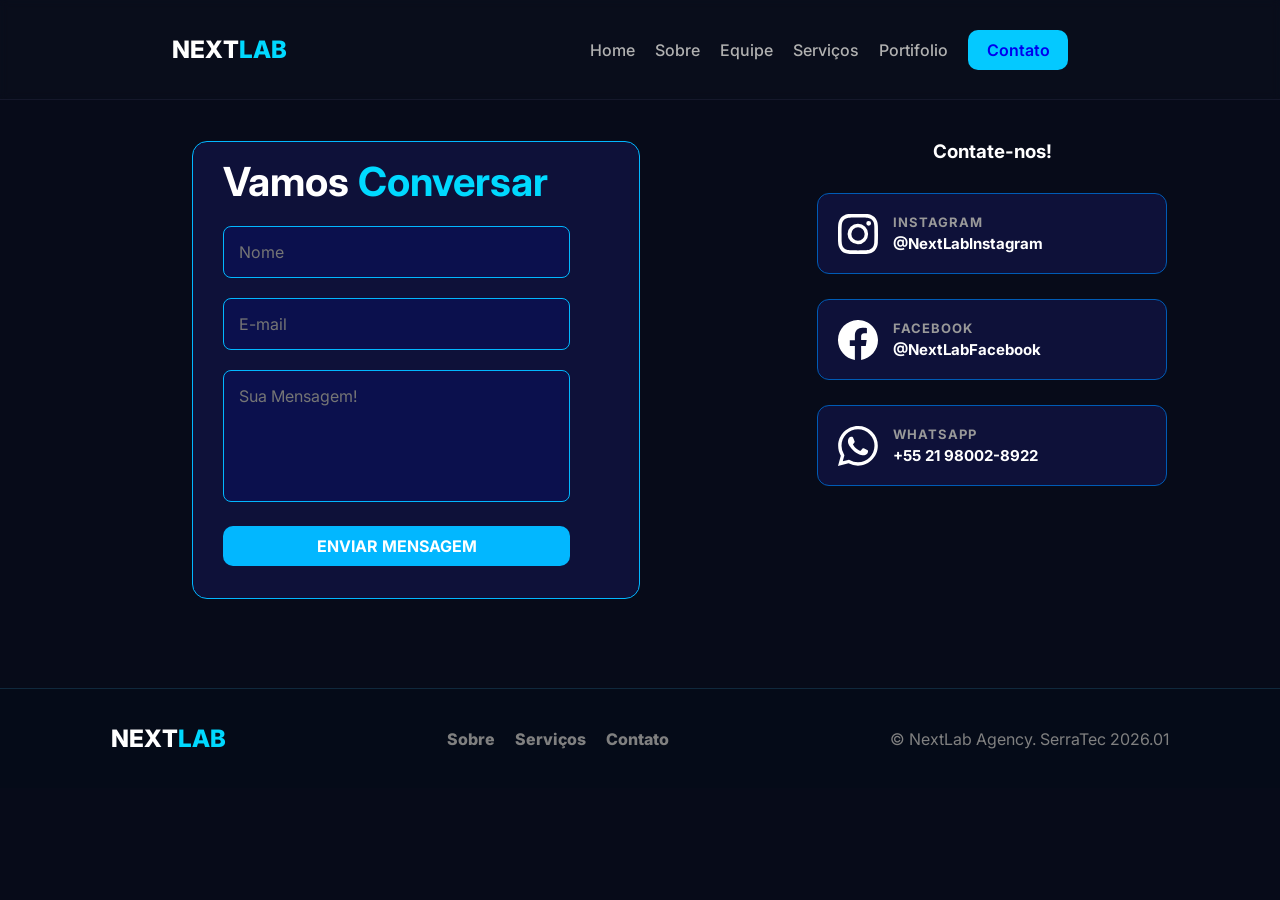
==== commit 9c906a55: "feat: adicao de footer e correcoes finais" ====
--- a/contato/contato.html
+++ b/contato/contato.html
@@ -76,7 +76,7 @@
                         <div class="caixaContato">
                             <span class="textoContato">INSTAGRAM</span>
 
-                            <a href="https://instagram.com" target="_blank">@empresaLegalInstagramOficial</a>
+                            <a href="https://instagram.com" target="_blank">@NextLabInstagram</a>
 
                         </div>
 
@@ -93,7 +93,7 @@
                         <div class="caixaContato">
                             <span class="textoContato">FACEBOOK</span>
 
-                            <a href="https:www.facebook.com" target="_blank">@empresaLegalFacebookOficial</a>
+                            <a href="https:www.facebook.com" target="_blank">@NextLabFacebook</a>
 
                         </div>
 
@@ -119,6 +119,18 @@
             </section>
         </section>
 
+        <footer class="footer">
+            <div class="cont-foot">
+                <a href="/index.html" class="titulo">NEXT<span class="subtitulo">LAB</span></a>
+                <div class="menu-footer">
+                    <a href="/sobre/sobre.html" class="link-menu texto-pequeno">Sobre</a>
+                    <a href="/servicos/servicos.html" class="link-menu texto-pequeno">Serviços</a>
+                    <a href="/contato/contato.html" class="link-menu texto-pequeno">Contato</a>
+                </div>
+                <p class="saud">&copy; NextLab Agency. SerraTec 2026.01</p>
+            </div>
+        </footer>
+
     </main>
 
 </body>
--- a/contato/contato.css
+++ b/contato/contato.css
@@ -69,7 +69,7 @@
     margin-top: 8dvh;
 
     padding: 30px;
-    padding-bottom: 50px;
+    padding-bottom: 10px;
     padding-top: 15px;
 
     background-color: #0e1139;
@@ -99,12 +99,16 @@
 
 .cardFormu input {
     width: 90%;
+
     background-color: #0b104d;
     border: 1px solid #02b7ff;
     border-radius: 8px;
+
     padding: 15px;
+
     color: white;
     font-size: 1rem;
+
     outline: none;
     transition: border-color 0.3s;
 }
@@ -114,7 +118,6 @@
     min-height: 130px;
 
     background-color: #0b104d;
-
     border: 1px solid #02b7ff;
     border-radius: 8px;
 
@@ -124,8 +127,13 @@
     font-size: 1rem;
 
     resize: none;
+    outline: none;
     
     transition: border-color 0.3s;
+}
+
+.cardFormu textarea:focus {
+  box-shadow: 0 0 12px #00ffff;
 }
 
 /* ----- PARTE DE PERSONALIZAÇÃO DO BOTÃO ENVIAR ----- */
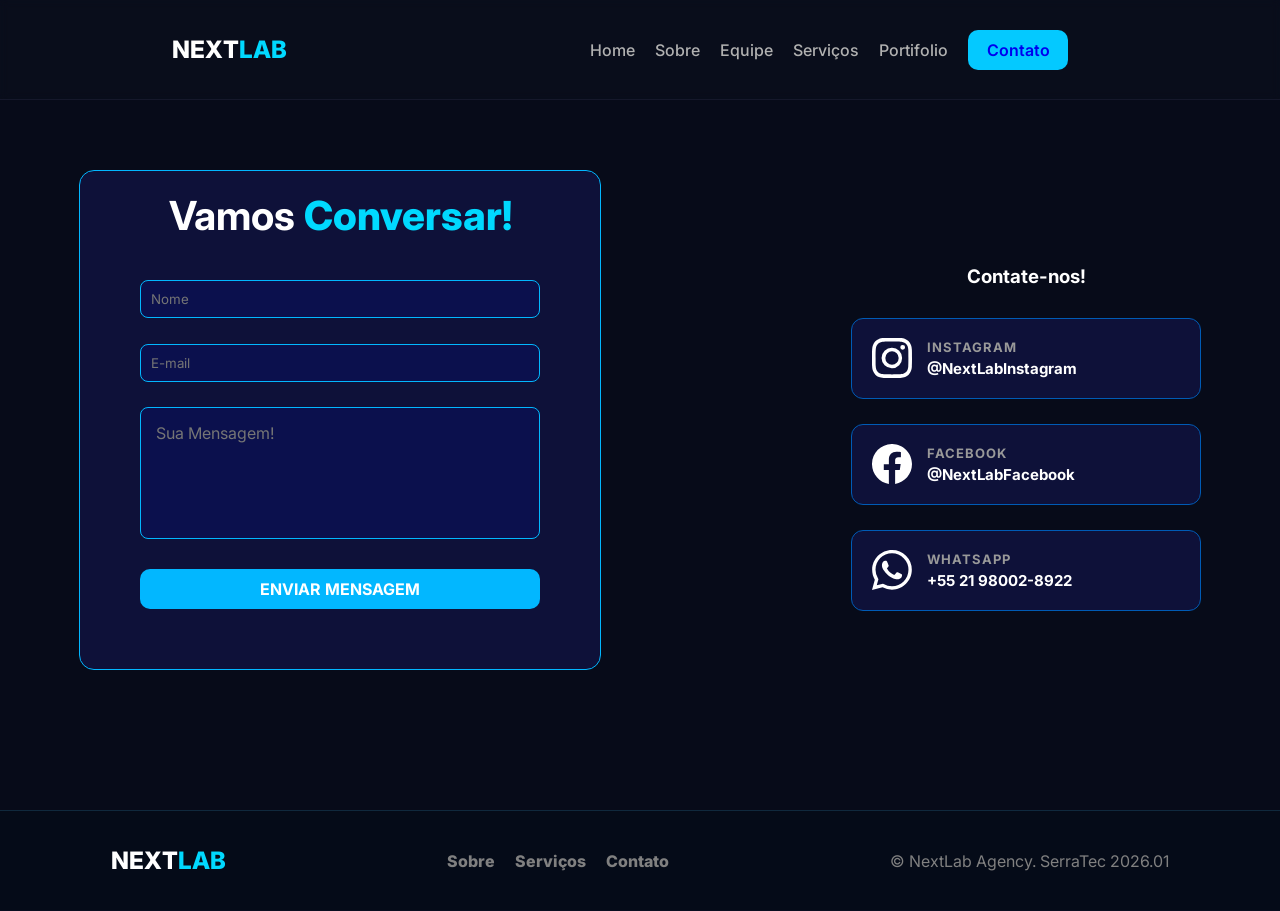
==== commit 4fbcf862: "adaptação final e versão finalizada" ====
--- a/contato/contato.html
+++ b/contato/contato.html
@@ -36,12 +36,11 @@
         </div>
 
         <section class="contatoMeio">
-
-            <section class="contatoFormu">
+            <div class="contatoFormu">
                 <div class="cardFormu">
-                    <h2>Vamos <span>Conversar</span></h2>
+                    <h2>Vamos <span class="subtitulo">Conversar!</span></h2>
                     
-                    <form>
+                    <form class="form">
                         <div class="input">
                             <input type="text" placeholder="Nome" required>
                         </div>
@@ -57,7 +56,7 @@
                         <button type="submit" class="btnEnviar">ENVIAR MENSAGEM</button>
                     </form>
                 </div>
-            </section>
+            </div>
 
             <section class="contatoTexto">
 
@@ -119,19 +118,19 @@
             </section>
         </section>
 
-        <footer class="footer">
-            <div class="cont-foot">
-                <a href="/index.html" class="titulo">NEXT<span class="subtitulo">LAB</span></a>
-                <div class="menu-footer">
-                    <a href="/sobre/sobre.html" class="link-menu texto-pequeno">Sobre</a>
-                    <a href="/servicos/servicos.html" class="link-menu texto-pequeno">Serviços</a>
-                    <a href="/contato/contato.html" class="link-menu texto-pequeno">Contato</a>
-                </div>
-                <p class="saud">&copy; NextLab Agency. SerraTec 2026.01</p>
+        
+    </main>
+    <footer class="footer">
+        <div class="cont-foot">
+            <a href="/index.html" class="titulo">NEXT<span class="subtitulo">LAB</span></a>
+            <div class="menu-footer">
+                <a href="/sobre/sobre.html" class="link-menu texto-pequeno">Sobre</a>
+                <a href="/servicos/servicos.html" class="link-menu texto-pequeno">Serviços</a>
+                <a href="/contato/contato.html" class="link-menu texto-pequeno">Contato</a>
             </div>
-        </footer>
-
-    </main>
+            <p class="saud">&copy; NextLab Agency. SerraTec 2026.01</p>
+        </div>
+    </footer>
 
 </body>
 </html>
--- a/css/style.css
+++ b/css/style.css
@@ -102,6 +102,8 @@
     padding: 20px;
     border-bottom: 1px solid #15182B;
     z-index: 1;
+
+    top: 0;
     
 }
 
--- a/contato/contato.css
+++ b/contato/contato.css
@@ -1,3 +1,24 @@
+@import url('https://fonts.googleapis.com/css2?family=Inter:ital,opsz,wght@0,14..32,100..900;1,14..32,100..900&family=Montserrat:ital,wght@0,100..900;1,100..900&display=swap');
+*{
+    margin: 0;
+    padding: 0;
+    box-sizing: border-box;
+    font-family: 'Inter', sans-serif;
+}
+
+body{
+    display: flex;
+    flex-direction: column;
+    align-items: center;
+    justify-content: center;
+}
+
+main {
+    min-height: calc(90vh - 100px);
+    width: 100%;
+    
+}
+
 /* ----- VIDEO DE FUNDO ----- */
 
 .contatoVideo {
@@ -16,122 +37,103 @@
     object-fit: fill;
 }
 
-
 .contatoVideo::after {
     content: '';
-
     top: 0;
     left: 0;
     width: 100%;
     height: 100%;
     position: absolute;
-
     background: #00000030;
 }
 
 /* ----- PAI DA SEPARAÇÃO DO BLOCO CENTRAL ----- */
 
 .contatoMeio {
-    display: grid; 
-
-    grid-template-columns: 50% 5% 45%;
-    grid-template-rows: 30rem;
-
-    width: 100dvw;
-
-    margin-top: 5rem;
-
+    display: flex; 
+    align-items: center;
+    justify-content: center;
+    height: 600px;
+    gap: 250px;
+    padding-top: 100px;
+
+    margin-top: 30px;
 }
 
 /* ----- PAI DO FORMULARIO DA PARTE CENTRAL (ESQUERDA) ----- */
 
 
 .contatoFormu {
-    grid-column: 1 / 2;
-    grid-row: 1 / 3; 
-
-    display: flex;
-
-    justify-content: center;
-    align-items: center;
-
-    padding-left: 30%;
-
+    display: flex;
+    justify-content: space-between;
+    align-items: center;
+    height: 500px;
+    
 }
 
 .cardFormu {
-    width: 100%;
-    height: 90%;
-
-    justify-content: center;
-    align-items: center;
-
-    margin-top: 8dvh;
-
-    padding: 30px;
-    padding-bottom: 10px;
-    padding-top: 15px;
-
+    display: flex;
+    flex-direction: column;
+    justify-content: center;
+    width: 100%;
+    height: 100%;
+    align-items: center;
+    padding: 20px;
     background-color: #0e1139;
     border: 1px solid #02b7ff;
+    
     border-radius: 15px;
 }
 
+.form{
+    display: flex;
+    flex-direction: column;
+    align-items: center;
+    justify-content: space-between ;
+    width: 100%;
+    height: 100%;
+    padding: 40px;
+}
+
+input {
+    display: flex;
+    background-color: #0b104d;
+    border: 1px solid #02b7ff;
+    width: 400px;
+    border-radius: 8px;
+    padding: 10px;
+
+    outline: none;
+    color: white;
+    
+}
+
 /* ----- TEXTO SUPERIOR ----- */
-
 
 .cardFormu h2 {
     color: rgb(255, 255, 255);
     font-size: 2.5rem;
-    margin-bottom: 20px;
-}
-
-.cardFormu h2 span {
-    color: #00D9FF;
+    justify-content: center;
+    align-items: center;
 }
 
 /* ----- PARTE DE ESCRITA DO FORMULARIO ----- */
 
 
-.input {
-    margin-bottom: 20px;
-}
-
-.cardFormu input {
-    width: 90%;
-
+.cardFormu textarea {
+    min-width: 400px;
+    min-height: 130px;
     background-color: #0b104d;
     border: 1px solid #02b7ff;
     border-radius: 8px;
-
     padding: 15px;
-
     color: white;
     font-size: 1rem;
-
+    resize: none;
     outline: none;
     transition: border-color 0.3s;
 }
 
-.cardFormu textarea {
-    min-width: 90%;
-    min-height: 130px;
-
-    background-color: #0b104d;
-    border: 1px solid #02b7ff;
-    border-radius: 8px;
-
-    padding: 15px;
-
-    color: white;
-    font-size: 1rem;
-
-    resize: none;
-    outline: none;
-    
-    transition: border-color 0.3s;
-}
-
 .cardFormu textarea:focus {
   box-shadow: 0 0 12px #00ffff;
 }
@@ -140,12 +142,10 @@
 
 
 .btnEnviar {
-    width: 90%;
+    width: 400px;
     height: 40px;
-
     font-size: 1rem;
     font-weight: bold;
-
     background-color: #02b7ff;
     color: white;
     border: none;
@@ -170,8 +170,6 @@
 /* ----- AREA DOS CARDS DAS REDES SOCIAIS ----- */
 
 .contatoTexto {
-    grid-column: 3 / 4;
-
     display: flex;
     flex-direction: column;
     align-items: center;
@@ -278,8 +276,4 @@
     margin-bottom: 4px;
 }
 
-/* ----- A PERSONALIZAÇÃO DOS LINKS ESTÁ DENTRO DE: redes a ----- */
-
-
-
-
+/* ----- A PERSONALIZAÇÃO DOS LINKS ESTÁ DENTRO DE: redes a ----- */
